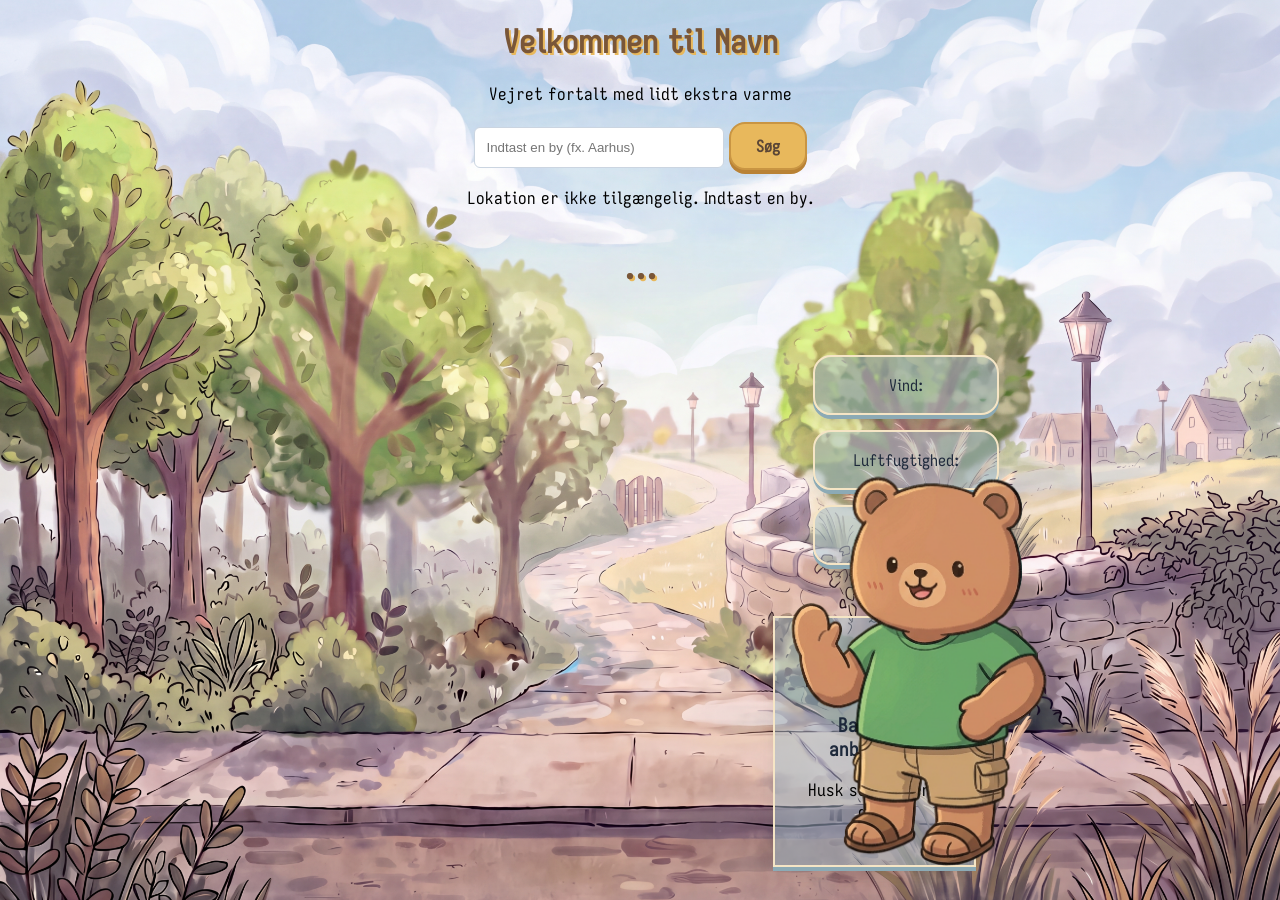
==== frontend/index.html @ cd630b1c "Created clothing.js for recommendations" ====
<!DOCTYPE html>
<html lang="da">

<head>
    <meta charset="UTF-8">
    <meta name="viewport" content="width=device-width, initial-scale=1.0">
    <title>Navn</title>
    <link rel="stylesheet" href="css/style.css">
    <link href="https://fonts.googleapis.com/css2?family=Quicksand:wght@400;500;600&display=swap" rel="stylesheet">
</head>

<body>
    <!-- Header m. titel og søgeformular-->
    <header class="main-header">
        <h1>Velkommen til Navn</h1>
        <p>Vejret fortalt med lidt ekstra varme</p>

        <!--Søgeformular for byer-->
        <form id="search-form">
            <input id="city-input" placeholder="Indtast en by (fx. Aarhus)" />
            <button type="submit">Søg</button>
        </form>

        <p id="status"></p>
    </header>
    <!-- Bynavn -->
    <h1><span id="city">...</span></h1>
    <!-- Vejrdata -->
    <section id="weather" class="weather-card" hidden>


        <div class="weather-icon">
            <p id="temp"></p>
            <p id="icon"></p>
            <p id="description"></p>
        </div>

        <ul class="weather-details">
            <li>Vind: <span id="wind"></span></li>
            <li>Luftfugtighed: <span id="humidity"></span></li>
            <li>Regnrisiko: <span id="rain-risk"></span></li>
        </ul>

        <!-- Tøjanbefaling -->
        <section id="clothing-advice" class="clothing-card">
            <h2>Tøjanbefaling</h2>

            <div class="bear-image">
                <img src="images/bamse_shorts-tshirt.png" alt="Bamse med shorts og t-shirt" id="bear-image">
            </div>

            <div class="advice-text">
                <h3>Bamsens anbefaling</h3>
                <p id="clothing-text">Husk solcremen i dag!</p>
            </div>
        </section>

    </section>
    <script type="module" src="js/weather.js"></script>
</body>

</html>
---- frontend/css/style.css ----
* {
    box-sizing: border-box;
}

@font-face {
    font-family: "Iosevka Charon";
    src: url("../fonts/iosevka-charon/static/iosevka-charon-latin-400-normal.woff2") format("woff2");
    font-weight: 400;
    font-style: normal;
}
    
body {
    font-family: "Iosevka Charon", Arial, sans-serif;
    background-color: #f1f5f9;
    background-image: url("../images/baggrund_dagsolskin.png");
    background-size: cover;
    background-position: center;
    background-repeat: no-repeat;
    min-height: 100vh;
    margin: 0;
    color: #1e293b;

    display: flex;
    flex-direction: column;
    justify-content: flex-start;
    align-items: center;    
    text-align: center;
}

h1 {
    color: #795638;
    font-family: "Iosevka Charon", sans-serif;
    font-weight: 700;
    text-shadow: 2px 2px 0px #E8B85C;
}

p {
    color: #000000;
    font-family: "Iosevka Charon", sans-serif;
    font-size: 17px;
    font-weight: 500;
}


input {
    padding: 12px;
    width: 250px;
    border: 1px solid #cbd5e1;
    border-radius: 6px;
}

/* Knapper */   

button {
    padding: 12px 25px;
    background-color: #E8B85C;
    color: #5B4636;
    border: 2px solid #C99543;
    border-radius: 16px;
    cursor: pointer;

    font-family: "Iosevka Charon", sans-serif;
    font-weight: 700;
    font-size: 16px;

    box-shadow: 0 4px 0 #B98235;
    transition: all 0.2s ease;
}

button:hover {
    transform: translateY(-3px);
    box-shadow: 0 7px 0 #B98235;
    background-color: #F2C978;
}

button:active {
    transform: translateY(2px);
    box-shadow: 0 2px 0 #B98235;
}

/* Container til velkomstbesked */
.header {
    width: 100%;
    padding: 20px;
    margin: 0;
    text-align: center;
    box-sizing: border-box;
}

/* Grader ikon sektion*/

.weather-card {
    display: grid;
    grid-template-columns: 1fr 1fr 1fr;
    align-items: center;
    gap: 20px;
    max-width: 1000px;
    margin: 30px auto;
}

.weather-icon {
    grid-column: 2;
    text-align: center;
}

.weather-details {
    list-style: none;
    grid-column: 3;
}

.weather-details li {
    padding: 18px;
    margin-bottom: 15px;
    border-radius: 18px;

    background: rgba(161, 189, 201, 0.5);
    border: 2px solid #F5E5C5;

    box-shadow:
        0 4px 0 #8CAAB5,
        0 7px 12px rgba(65, 75, 75, 0.12);

    text-align: center;
}

#temp {
    font-size: 120px;
    font-weight: 500;
    font-family: "Quicksand", sans-serif;
    letter-spacing: -3px;
    line-height: 1;
    margin: 0;
    width: 100%;
    color: #665348;
    text-shadow: 3px 4px 0px rgba(102, 83, 72, 0.12);
}

#icon,
#description {
    margin: 0;
    font-size: 30px;
}
    


/* Dashboard-sektioner */ 

.dashboard-sections {
    display: flex;
    gap: 30px;
    justify-content: flex-start;
    width: 800px;
    max-width: 90%;
    margin: 30px auto;
}

/* Tøj-anbefaling */

.clothing-card {
  
    grid-column: 3;
    width: 90%;
    padding: 25px;
    box-sizing: border-box;


    background: rgba(161, 189, 201, 0.5);
    border: 2px solid #F5E5C5;

    box-shadow:
        0 4px 0 #8CAAB5,
        0 7px 14px rgba(65, 75, 75, 0.10);

    text-align: center;
    transition: transform 0.25s ease;
}



/* Bamsens placering */
.bear-image {
    position: fixed;
    right: 3%;
    bottom: 0;
    width: 600px;
    max-height: 65vh;
    z-index: 10;
    transform: scaleX(-1);
}

/* Bamsens størrelse */
#bear-image {
    width: 100%;
    height: auto;
    max-height: 65vh;
    object-fit: contain;
}
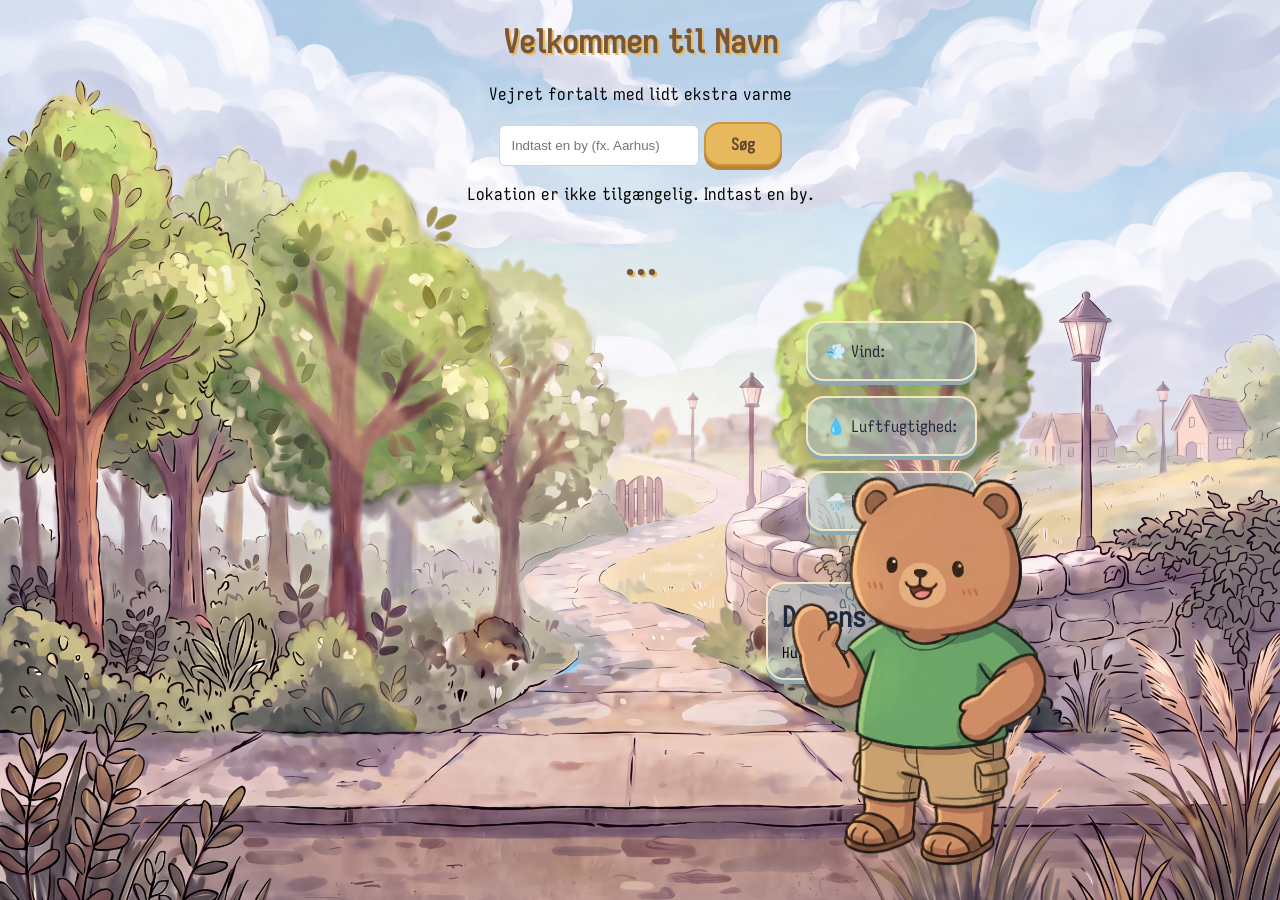
==== commit 6c808be0: "Opdaterer CSS og dashboard layout" ====
--- a/frontend/index.html
+++ b/frontend/index.html
@@ -36,21 +36,20 @@
         </div>
 
         <ul class="weather-details">
-            <li>Vind: <span id="wind"></span></li>
-            <li>Luftfugtighed: <span id="humidity"></span></li>
-            <li>Regnrisiko: <span id="rain-risk"></span></li>
+            <li>💨 Vind: <span id="wind"></span></li>
+            <li>💧 Luftfugtighed: <span id="humidity"></span></li>
+            <li>🌧️ Regnrisiko: <span id="rain-risk"></span></li>
         </ul>
 
         <!-- Tøjanbefaling -->
         <section id="clothing-advice" class="clothing-card">
-            <h2>Tøjanbefaling</h2>
+            <h2>Dagens outfit</h2>
 
             <div class="bear-image">
                 <img src="images/bamse_shorts-tshirt.png" alt="Bamse med shorts og t-shirt" id="bear-image">
             </div>
 
             <div class="advice-text">
-                <h3>Bamsens anbefaling</h3>
                 <p id="clothing-text">Husk solcremen i dag!</p>
             </div>
         </section>
--- a/frontend/css/style.css
+++ b/frontend/css/style.css
@@ -44,15 +44,16 @@
 
 input {
     padding: 12px;
-    width: 250px;
+    width: 200px;
     border: 1px solid #cbd5e1;
     border-radius: 6px;
+    font-family: "quicksand", sans-serif;
 }
 
 /* Knapper */   
 
 button {
-    padding: 12px 25px;
+    padding: 10px 25px;
     background-color: #E8B85C;
     color: #5B4636;
     border: 2px solid #C99543;
@@ -95,12 +96,13 @@
     align-items: center;
     gap: 20px;
     max-width: 1000px;
-    margin: 30px auto;
+    margin: 0px auto;
 }
 
 .weather-icon {
     grid-column: 2;
     text-align: center;
+    align-self: start;
 }
 
 .weather-details {
@@ -120,14 +122,14 @@
         0 4px 0 #8CAAB5,
         0 7px 12px rgba(65, 75, 75, 0.12);
 
-    text-align: center;
+    text-align: start;
 }
 
 #temp {
-    font-size: 120px;
+    font-size: 140px;
     font-weight: 500;
     font-family: "Quicksand", sans-serif;
-    letter-spacing: -3px;
+    letter-spacing: -14px;
     line-height: 1;
     margin: 0;
     width: 100%;
@@ -142,37 +144,42 @@
 }
     
 
-
-/* Dashboard-sektioner */ 
-
-.dashboard-sections {
-    display: flex;
-    gap: 30px;
-    justify-content: flex-start;
-    width: 800px;
-    max-width: 90%;
-    margin: 30px auto;
-}
 
 /* Tøj-anbefaling */
 
 .clothing-card {
   
     grid-column: 3;
-    width: 90%;
-    padding: 25px;
+    width: 100%;
+    padding: 15px 14px;
     box-sizing: border-box;
-
+    
+    border-radius: 18px;
 
     background: rgba(161, 189, 201, 0.5);
     border: 2px solid #F5E5C5;
 
     box-shadow:
         0 4px 0 #8CAAB5,
-        0 7px 14px rgba(65, 75, 75, 0.10);
-
-    text-align: center;
+        0 7px 12px rgba(65, 75, 75, 0.12);
+
+    text-align: start;
     transition: transform 0.25s ease;
+
+    .advice-text p {
+    margin: 0;
+    font-size: 15px;
+    line-height: 1.4;
+}
+h2 {
+    margin: 0 0 8px 0;
+    font-size: 28px;
+}
+    
+    h3 {
+    margin: 0 0 5px 0;
+    font-size: 18px;
+}
 }
 
 
@@ -194,4 +201,7 @@
     height: auto;
     max-height: 65vh;
     object-fit: contain;
-}+}
+
+
+/* Responsivitet */
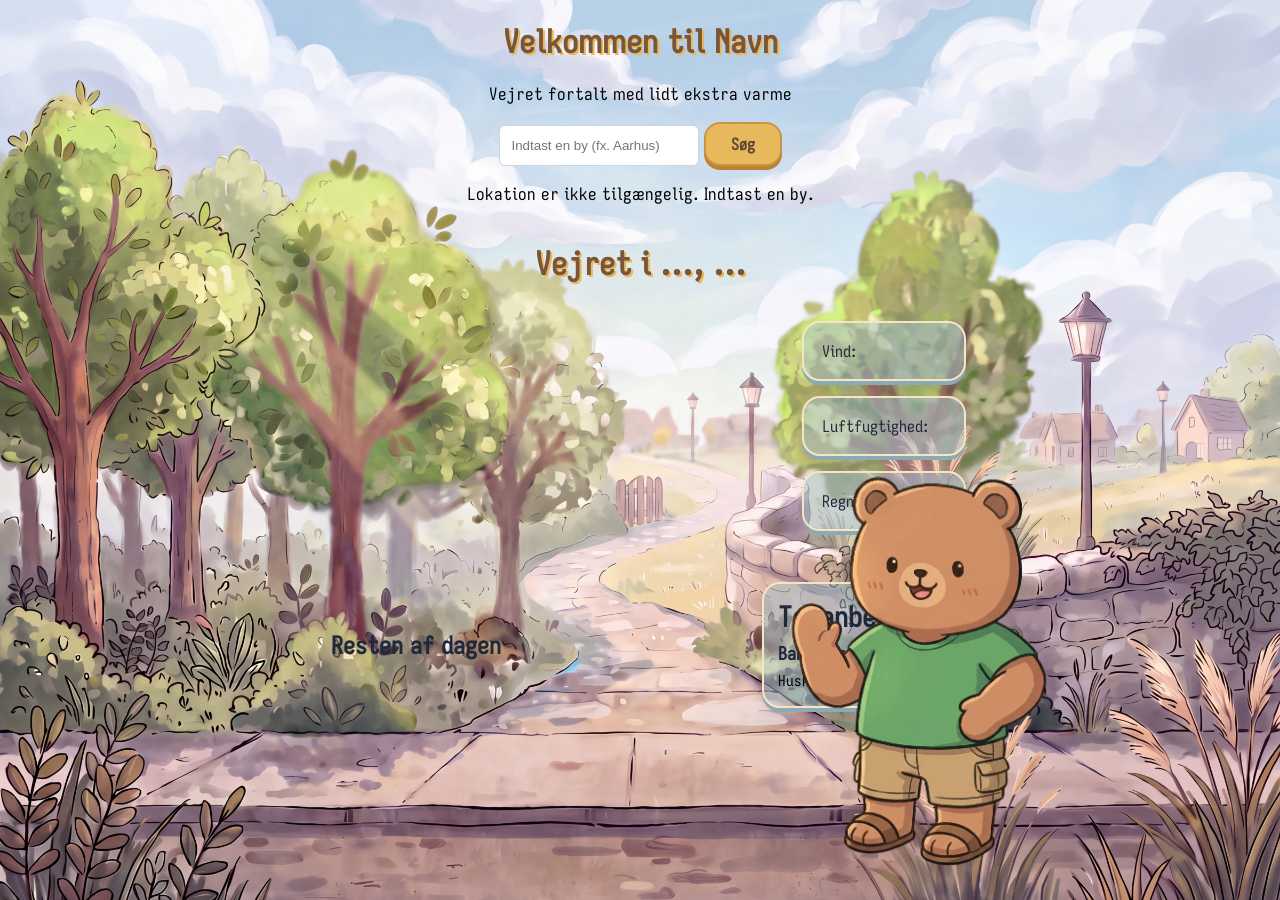
==== commit bd098385: "Added forecast for the day and timer in h1 with city" ====
--- a/frontend/index.html
+++ b/frontend/index.html
@@ -24,10 +24,9 @@
         <p id="status"></p>
     </header>
     <!-- Bynavn -->
-    <h1><span id="city">...</span></h1>
+    <h1>Vejret i <span id="city">...</span>, <span id="day-range">...</span></h1>
     <!-- Vejrdata -->
     <section id="weather" class="weather-card" hidden>
-
 
         <div class="weather-icon">
             <p id="temp"></p>
@@ -36,20 +35,26 @@
         </div>
 
         <ul class="weather-details">
-            <li>💨 Vind: <span id="wind"></span></li>
-            <li>💧 Luftfugtighed: <span id="humidity"></span></li>
-            <li>🌧️ Regnrisiko: <span id="rain-risk"></span></li>
+            <li>Vind: <span id="wind"></span></li>
+            <li>Luftfugtighed: <span id="humidity"></span></li>
+            <li>Regnrisiko: <span id="rain-risk"></span></li>
         </ul>
+
+        <section class="forecast">
+            <h2>Resten af dagen</h2>
+            <ul id="forecast-list" class="forecast-list"></ul>
+        </section>
 
         <!-- Tøjanbefaling -->
         <section id="clothing-advice" class="clothing-card">
-            <h2>Dagens outfit</h2>
+            <h2>Tøjanbefaling</h2>
 
             <div class="bear-image">
                 <img src="images/bamse_shorts-tshirt.png" alt="Bamse med shorts og t-shirt" id="bear-image">
             </div>
 
             <div class="advice-text">
+                <h3>Bamsens anbefaling</h3>
                 <p id="clothing-text">Husk solcremen i dag!</p>
             </div>
         </section>
--- a/frontend/css/style.css
+++ b/frontend/css/style.css
@@ -79,14 +79,6 @@
     box-shadow: 0 2px 0 #B98235;
 }
 
-/* Container til velkomstbesked */
-.header {
-    width: 100%;
-    padding: 20px;
-    margin: 0;
-    text-align: center;
-    box-sizing: border-box;
-}
 
 /* Grader ikon sektion*/
 
@@ -204,4 +196,79 @@
 }
 
 
-/* Responsivitet */+/* Responsivitet */
+
+/* Tablet */
+
+
+/* Mobil */
+
+
+@media (max-width: 768px) {
+
+    .weather-card {
+        display: grid;
+        grid-template-columns: 1fr auto 1fr;
+        align-items: center;
+        gap: 5px;
+        width: 100%;
+        padding: 0 8px;
+    }
+
+    /* Temperatur i midten */
+    .weather-icon {
+        grid-column: 2;
+        text-align: center;
+        align-self: center;
+    }
+
+    #temp {
+        font-size: 110px;
+        letter-spacing: -10px;
+    }
+
+    #icon,
+    #description {
+        font-size: 20px;
+    }
+
+    /* Små vejrbokse til højre */
+    .weather-details {
+        grid-column: 3;
+        justify-self: end;
+        width: 115px;
+        padding: 0;
+        margin: 0;
+    }
+
+    .weather-details li {
+        padding: 4px 5px;
+        margin-bottom: 5px;
+        font-size: 11px;
+        line-height: 1.2;
+        border-radius: 9px;
+        text-align: center;
+    }
+
+    .weather-details li span {
+        font-size: 12px;
+        font-weight: 600;
+    }
+
+/*Bamsens placering og størrelse*/
+.bear-image {
+    position: fixed;
+    right: -120px;
+    left: auto;
+    bottom: 0;
+    width: 600px;
+    max-width: 95vw;
+    max-height: 365vh;
+    z-index: 10;
+}
+
+#bear-image {
+    width: 100%;
+    height: auto;
+    object-fit: contain;
+}}
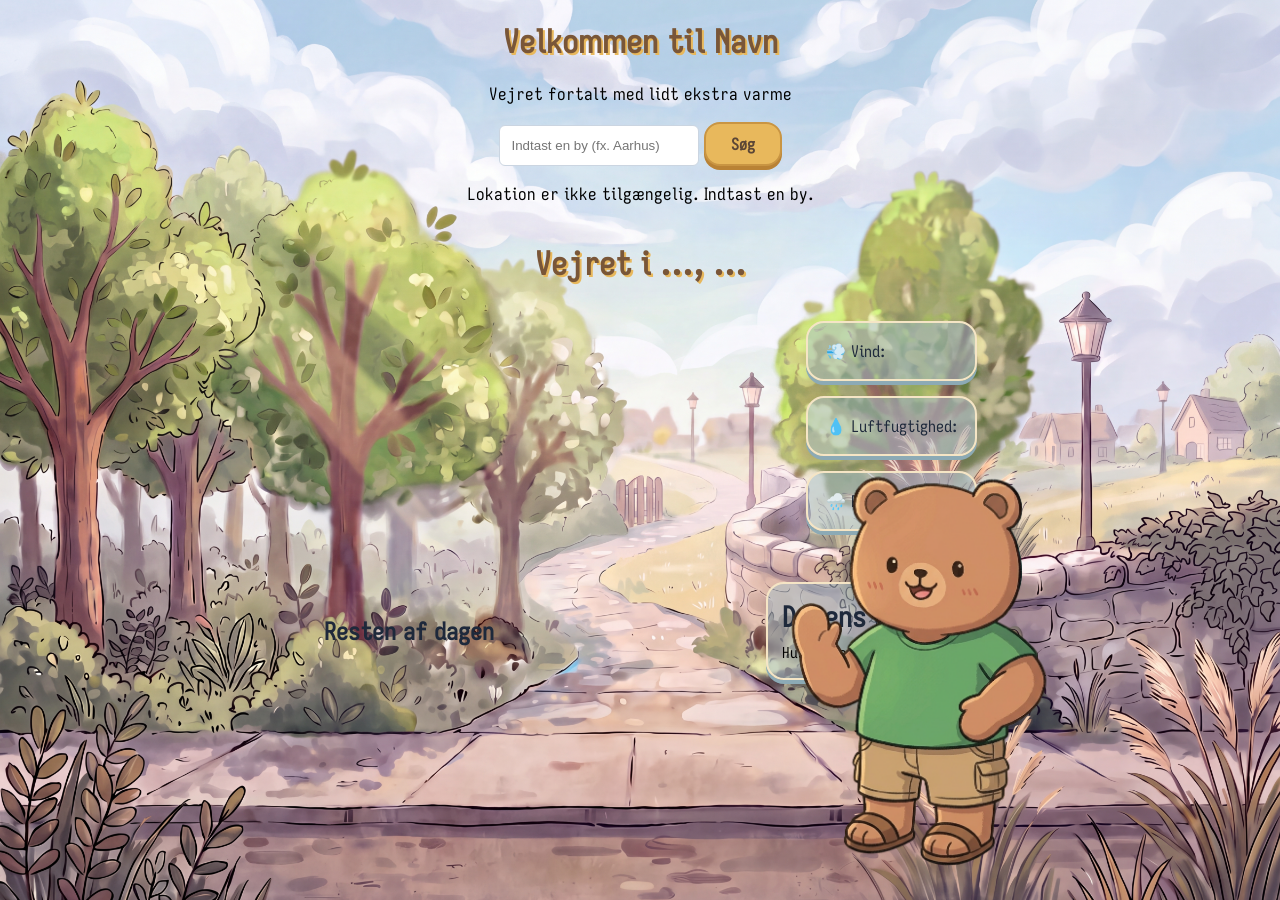
==== commit ddfc7193: "Merge branch 'main' of https://github.com/beasar/Projekt-2" ====
--- a/frontend/index.html
+++ b/frontend/index.html
@@ -35,9 +35,9 @@
         </div>
 
         <ul class="weather-details">
-            <li>Vind: <span id="wind"></span></li>
-            <li>Luftfugtighed: <span id="humidity"></span></li>
-            <li>Regnrisiko: <span id="rain-risk"></span></li>
+            <li>💨 Vind: <span id="wind"></span></li>
+            <li>💧 Luftfugtighed: <span id="humidity"></span></li>
+            <li>🌧️ Regnrisiko: <span id="rain-risk"></span></li>
         </ul>
 
         <section class="forecast">
@@ -47,14 +47,13 @@
 
         <!-- Tøjanbefaling -->
         <section id="clothing-advice" class="clothing-card">
-            <h2>Tøjanbefaling</h2>
+            <h2>Dagens outfit</h2>
 
             <div class="bear-image">
                 <img src="images/bamse_shorts-tshirt.png" alt="Bamse med shorts og t-shirt" id="bear-image">
             </div>
 
             <div class="advice-text">
-                <h3>Bamsens anbefaling</h3>
                 <p id="clothing-text">Husk solcremen i dag!</p>
             </div>
         </section>
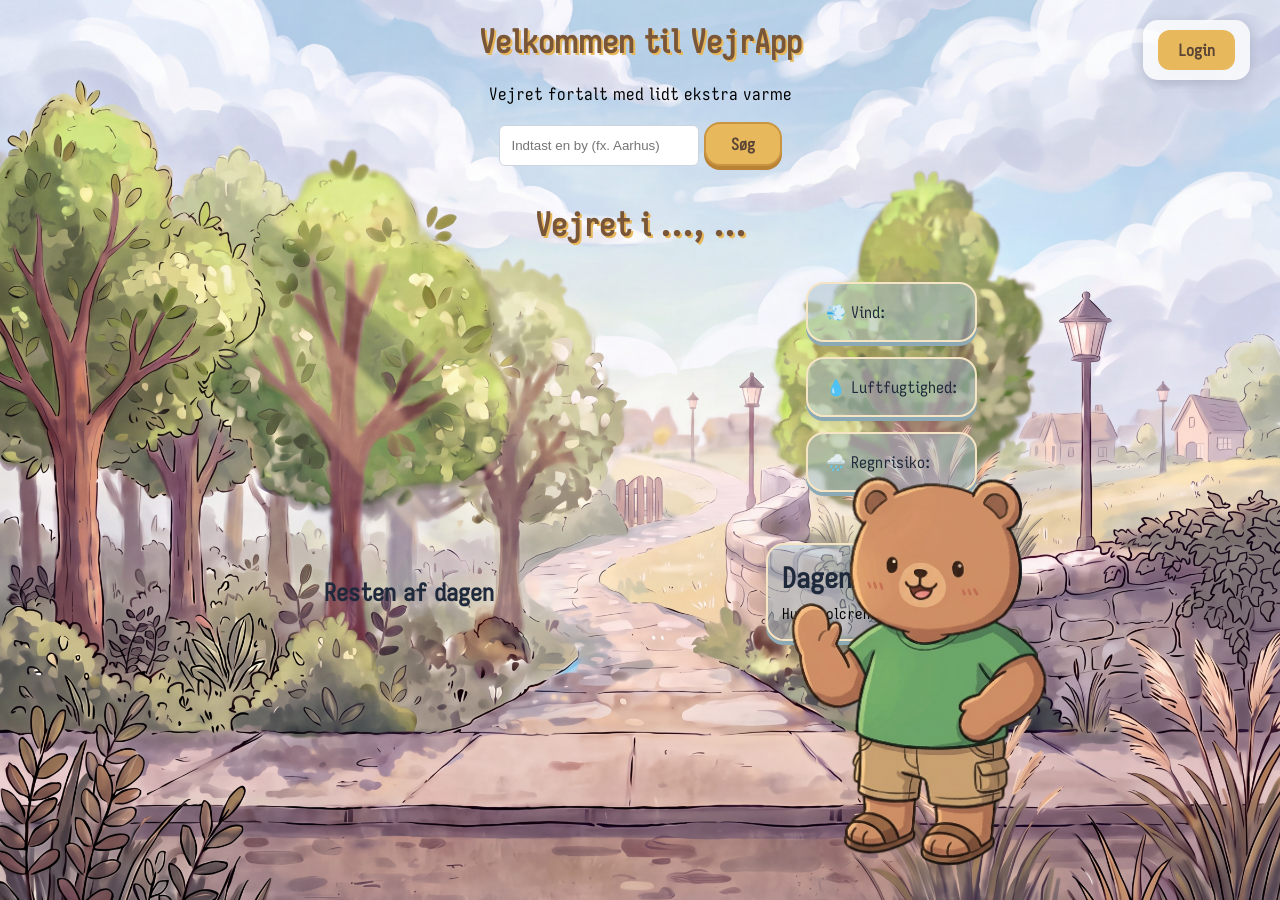
==== commit 057d7a46: "Login, logout, database" ====
--- a/frontend/index.html
+++ b/frontend/index.html
@@ -1,21 +1,30 @@
+
 <!DOCTYPE html>
 <html lang="da">
 
 <head>
     <meta charset="UTF-8">
     <meta name="viewport" content="width=device-width, initial-scale=1.0">
-    <title>Navn</title>
+    <title>VejrApp</title>
     <link rel="stylesheet" href="css/style.css">
     <link href="https://fonts.googleapis.com/css2?family=Quicksand:wght@400;500;600&display=swap" rel="stylesheet">
 </head>
 
 <body>
-    <!-- Header m. titel og søgeformular-->
+
+    <!-- Login og brugerinformation -->
+    <div class="user-menu">
+        <a id="login-link" href="login.html">Login</a>
+        <span id="login-status" hidden></span>
+        <button id="logout-button" type="button" hidden>Log ud</button>
+    </div>
+
+    <!-- Header -->
     <header class="main-header">
-        <h1>Velkommen til Navn</h1>
+        <h1>Velkommen til <span id="welcome-username">VejrApp</span></h1>
         <p>Vejret fortalt med lidt ekstra varme</p>
 
-        <!--Søgeformular for byer-->
+        <!-- Søgeformular -->
         <form id="search-form">
             <input id="city-input" placeholder="Indtast en by (fx. Aarhus)" />
             <button type="submit">Søg</button>
@@ -23,8 +32,10 @@
 
         <p id="status"></p>
     </header>
+
     <!-- Bynavn -->
     <h1>Vejret i <span id="city">...</span>, <span id="day-range">...</span></h1>
+
     <!-- Vejrdata -->
     <section id="weather" class="weather-card" hidden>
 
@@ -40,6 +51,7 @@
             <li>🌧️ Regnrisiko: <span id="rain-risk"></span></li>
         </ul>
 
+        <!-- Forecast -->
         <section class="forecast">
             <h2>Resten af dagen</h2>
             <ul id="forecast-list" class="forecast-list"></ul>
@@ -50,7 +62,10 @@
             <h2>Dagens outfit</h2>
 
             <div class="bear-image">
-                <img src="images/bamse_shorts-tshirt.png" alt="Bamse med shorts og t-shirt" id="bear-image">
+                <img
+                    src="images/bamse_shorts-tshirt.png"
+                    alt="Bamse med shorts og t-shirt"
+                    id="bear-image">
             </div>
 
             <div class="advice-text">
@@ -59,7 +74,29 @@
         </section>
 
     </section>
+
+    <!-- Logout popup -->
+    <div id="logout-modal" class="logout-modal" hidden>
+        <div class="logout-card">
+
+            <img
+                src="images/bamse_regn.png"
+                alt="VejrApp bamse"
+                class="logout-bear">
+
+            <h2>Vil du logge ud?</h2>
+
+            <p>Er du sikker på, at du vil logge ud af VejrApp?</p>
+
+            <div class="logout-actions">
+                <button id="cancel-logout" type="button">Bliv her</button>
+                <button id="confirm-logout" type="button">Ja, log ud</button>
+            </div>
+
+        </div>
+    </div>
+
     <script type="module" src="js/weather.js"></script>
+
 </body>
-
-</html>+</html>
--- a/frontend/css/style.css
+++ b/frontend/css/style.css
@@ -271,4 +271,87 @@
     width: 100%;
     height: auto;
     object-fit: contain;
-}}+}}
+
+
+/* LOGIN OG LOGOUT I TOPPEN */
+.user-menu {
+    position: fixed;
+    top: 20px;
+    right: 30px;
+    z-index: 1000;
+
+    display: flex;
+    align-items: center;
+    justify-content: center;
+    gap: 12px;
+
+    margin: 0;
+    padding: 10px 15px;
+    border-radius: 15px;
+    background: rgba(255, 255, 255, 0.8);
+    box-shadow: 0 3px 12px rgba(0, 0, 0, 0.12);
+}
+
+#login-link {
+    color: #5B4636;
+    font-weight: bold;
+    text-decoration: none;
+    background: #E8B85C;
+    padding: 10px 20px;
+    border-radius: 12px;
+}
+
+#login-status {
+    color: #5B4636;
+    font-weight: bold;
+    margin: 0;
+}
+
+#logout-button {
+    margin: 0;
+}
+
+/* LOGOUT POPUP */
+.logout-modal {
+    position: fixed;
+    inset: 0;
+    z-index: 2000;
+    display: flex;
+    align-items: center;
+    justify-content: center;
+    padding: 20px;
+    background: rgba(25, 40, 55, 0.6);
+}
+
+.logout-modal[hidden] {
+    display: none;
+}
+
+.logout-card {
+    width: 100%;
+    max-width: 420px;
+    padding: 30px;
+    border-radius: 24px;
+    background: white;
+    text-align: center;
+    box-shadow: 0 15px 40px rgba(0, 0, 0, 0.2);
+}
+
+.logout-bear {
+    width: 160px;
+    max-height: 180px;
+    object-fit: contain;
+}
+
+.logout-card h2 {
+    color: #795638;
+    margin-bottom: 10px;
+}
+
+.logout-actions {
+    display: flex;
+    justify-content: center;
+    gap: 12px;
+    flex-wrap: wrap;
+}
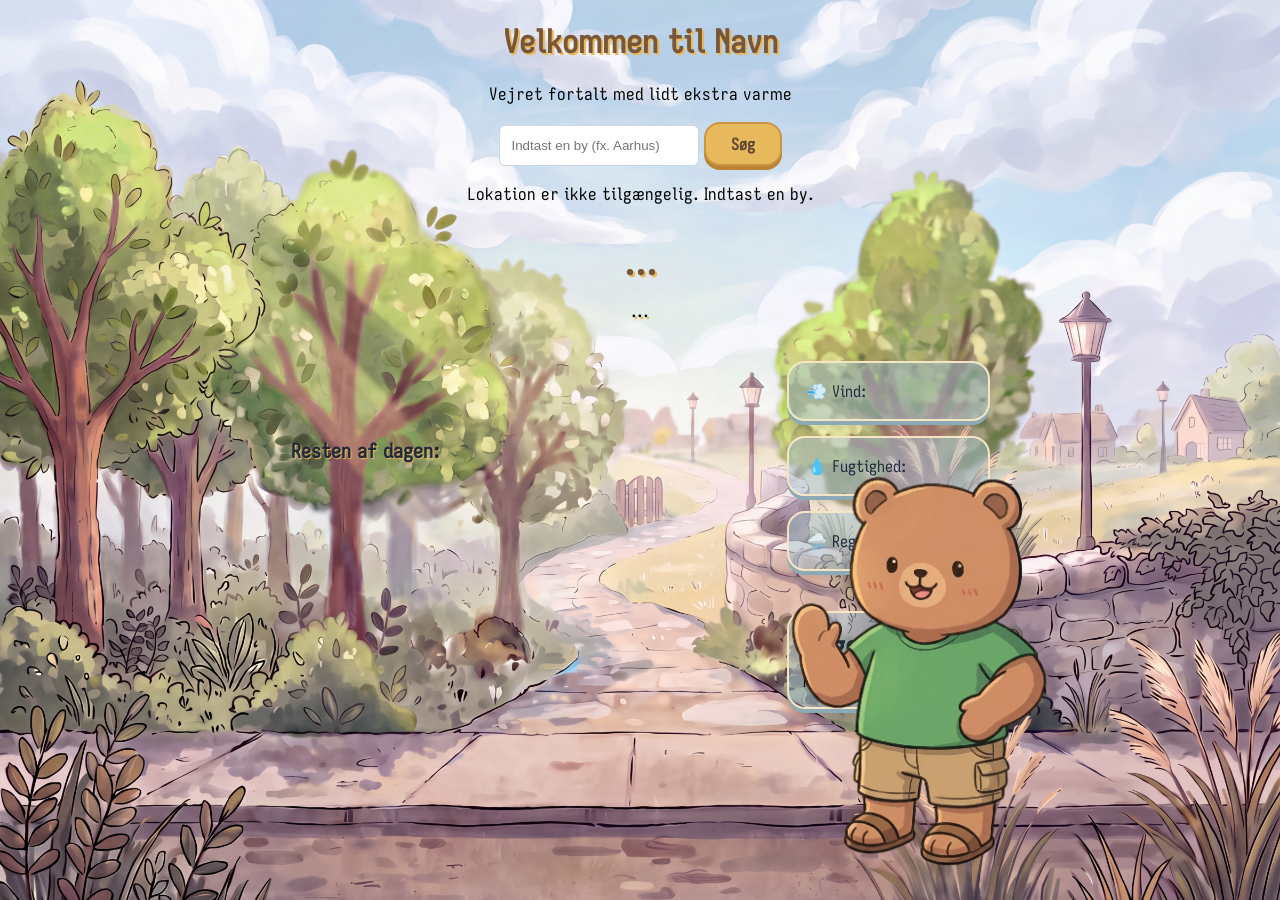
==== commit fc052b2f: "opateret layout responsivt" ====
--- a/frontend/index.html
+++ b/frontend/index.html
@@ -1,30 +1,21 @@
-
 <!DOCTYPE html>
 <html lang="da">
 
 <head>
     <meta charset="UTF-8">
     <meta name="viewport" content="width=device-width, initial-scale=1.0">
-    <title>VejrApp</title>
+    <title>Navn</title>
     <link rel="stylesheet" href="css/style.css">
     <link href="https://fonts.googleapis.com/css2?family=Quicksand:wght@400;500;600&display=swap" rel="stylesheet">
 </head>
 
 <body>
-
-    <!-- Login og brugerinformation -->
-    <div class="user-menu">
-        <a id="login-link" href="login.html">Login</a>
-        <span id="login-status" hidden></span>
-        <button id="logout-button" type="button" hidden>Log ud</button>
-    </div>
-
-    <!-- Header -->
+    <!-- Header m. titel og søgeformular-->
     <header class="main-header">
-        <h1>Velkommen til <span id="welcome-username">VejrApp</span></h1>
+        <h1>Velkommen til Navn</h1>
         <p>Vejret fortalt med lidt ekstra varme</p>
 
-        <!-- Søgeformular -->
+        <!--Søgeformular for byer-->
         <form id="search-form">
             <input id="city-input" placeholder="Indtast en by (fx. Aarhus)" />
             <button type="submit">Søg</button>
@@ -32,40 +23,41 @@
 
         <p id="status"></p>
     </header>
-
     <!-- Bynavn -->
-    <h1>Vejret i <span id="city">...</span>, <span id="day-range">...</span></h1>
-
+    <h1><span id="city">...</span><br><p> <span id="day-range">...</span></p></h1>
     <!-- Vejrdata -->
     <section id="weather" class="weather-card" hidden>
 
+        <!--Resten af dagen-->
+
+        <!-- Resten af dagen -->
+<section class="forecast">
+    <h2>Resten af dagen:</h2>
+    <ul id="forecast-list" class="forecast-list"></ul>
+</section>
+
+<!--Temperatur midt dashboard-->
         <div class="weather-icon">
             <p id="temp"></p>
             <p id="icon"></p>
             <p id="description"></p>
         </div>
 
+        
+<!--Vejrforhold-->
         <ul class="weather-details">
             <li>💨 Vind: <span id="wind"></span></li>
-            <li>💧 Luftfugtighed: <span id="humidity"></span></li>
+            <li>💧 Fugtighed: <span id="humidity"></span></li>
             <li>🌧️ Regnrisiko: <span id="rain-risk"></span></li>
         </ul>
 
-        <!-- Forecast -->
-        <section class="forecast">
-            <h2>Resten af dagen</h2>
-            <ul id="forecast-list" class="forecast-list"></ul>
-        </section>
 
         <!-- Tøjanbefaling -->
         <section id="clothing-advice" class="clothing-card">
             <h2>Dagens outfit</h2>
 
             <div class="bear-image">
-                <img
-                    src="images/bamse_shorts-tshirt.png"
-                    alt="Bamse med shorts og t-shirt"
-                    id="bear-image">
+                <img src="images/bamse_shorts-tshirt.png" alt="Bamse med shorts og t-shirt" id="bear-image">
             </div>
 
             <div class="advice-text">
@@ -73,30 +65,7 @@
             </div>
         </section>
 
-    </section>
+    <script type="module" src="js/weather.js"></script>
+</body>
 
-    <!-- Logout popup -->
-    <div id="logout-modal" class="logout-modal" hidden>
-        <div class="logout-card">
-
-            <img
-                src="images/bamse_regn.png"
-                alt="VejrApp bamse"
-                class="logout-bear">
-
-            <h2>Vil du logge ud?</h2>
-
-            <p>Er du sikker på, at du vil logge ud af VejrApp?</p>
-
-            <div class="logout-actions">
-                <button id="cancel-logout" type="button">Bliv her</button>
-                <button id="confirm-logout" type="button">Ja, log ud</button>
-            </div>
-
-        </div>
-    </div>
-
-    <script type="module" src="js/weather.js"></script>
-
-</body>
-</html>
+</html>
--- a/frontend/css/style.css
+++ b/frontend/css/style.css
@@ -83,26 +83,35 @@
 /* Grader ikon sektion*/
 
 .weather-card {
-    display: grid;
+   display: grid;
     grid-template-columns: 1fr 1fr 1fr;
     align-items: center;
-    gap: 20px;
+    column-gap: 45px;
+    row-gap: 25px;
     max-width: 1000px;
-    margin: 0px auto;
-}
-
-.weather-icon {
+    margin: 0 auto;
+}
+
+    .weather-icon {
     grid-column: 2;
     text-align: center;
     align-self: start;
-}
-
-.weather-details {
+    display: flex;
+    flex-direction: column;
+    align-items: center;
+    gap: 12px;
+}
+
+
+.weather-details,
+.forecast-list {
     list-style: none;
-    grid-column: 3;
-}
-
-.weather-details li {
+    padding: 0;
+    margin: 0;
+}
+
+.weather-details li,
+.forecast-list li {
     padding: 18px;
     margin-bottom: 15px;
     border-radius: 18px;
@@ -115,7 +124,29 @@
         0 7px 12px rgba(65, 75, 75, 0.12);
 
     text-align: start;
-}
+
+}
+
+.forecast {
+    grid-column: 1;
+    position: relative;
+}
+
+.forecast h2 {
+    position: absolute;
+    text-align: start;
+    font-size: 20px;
+    color: dark brown;
+    text-shadow: 1px 1px 1px #E8B85C;
+    font-weight: 700;
+    bottom: 100%;
+    left: 0;
+    width: 100%;
+    margin: 0;
+    padding-bottom: 10px;
+}
+
+
 
 #temp {
     font-size: 140px;
@@ -133,6 +164,10 @@
 #description {
     margin: 0;
     font-size: 30px;
+}
+
+#description {
+   text-shadow: 1px 1px 0px #be7d2dc5;
 }
     
 
@@ -198,18 +233,16 @@
 
 /* Responsivitet */
 
-/* Tablet */
-
 
 /* Mobil */
 
 
-@media (max-width: 768px) {
+
+@media (max-width: 813px) {
 
     .weather-card {
         display: grid;
-        grid-template-columns: 1fr auto 1fr;
-        align-items: center;
+grid-template-columns: minmax(0, 1fr) auto minmax(0, 1fr);        align-items: center;
         gap: 5px;
         width: 100%;
         padding: 0 8px;
@@ -221,6 +254,26 @@
         text-align: center;
         align-self: center;
     }
+.weather-details,
+.forecast {
+    width: 100%;
+    min-width: 0;
+
+    h2{
+        font-size: 18px;
+        text-align: center;
+    }
+}
+    .weather-details li,
+.forecast-list li {
+    padding: 5px 4px;
+    width: 196px;
+    margin-left: auto;
+    margin-right: auto;
+    margin-bottom: 5px;
+    line-height: 1.2;
+    gap: 30px;
+}
 
     #temp {
         font-size: 110px;
@@ -232,30 +285,10 @@
         font-size: 20px;
     }
 
-    /* Små vejrbokse til højre */
-    .weather-details {
-        grid-column: 3;
-        justify-self: end;
-        width: 115px;
-        padding: 0;
-        margin: 0;
-    }
-
-    .weather-details li {
-        padding: 4px 5px;
-        margin-bottom: 5px;
-        font-size: 11px;
-        line-height: 1.2;
-        border-radius: 9px;
-        text-align: center;
-    }
-
-    .weather-details li span {
-        font-size: 12px;
-        font-weight: 600;
-    }
+
 
 /*Bamsens placering og størrelse*/
+
 .bear-image {
     position: fixed;
     right: -120px;
@@ -273,85 +306,124 @@
     object-fit: contain;
 }}
 
-
-/* LOGIN OG LOGOUT I TOPPEN */
-.user-menu {
-    position: fixed;
-    top: 20px;
-    right: 30px;
-    z-index: 1000;
-
-    display: flex;
-    align-items: center;
-    justify-content: center;
-    gap: 12px;
-
-    margin: 0;
-    padding: 10px 15px;
-    border-radius: 15px;
-    background: rgba(255, 255, 255, 0.8);
-    box-shadow: 0 3px 12px rgba(0, 0, 0, 0.12);
-}
-
-#login-link {
-    color: #5B4636;
-    font-weight: bold;
-    text-decoration: none;
-    background: #E8B85C;
-    padding: 10px 20px;
-    border-radius: 12px;
-}
-
-#login-status {
-    color: #5B4636;
-    font-weight: bold;
-    margin: 0;
-}
-
-#logout-button {
-    margin: 0;
-}
-
-/* LOGOUT POPUP */
-.logout-modal {
-    position: fixed;
-    inset: 0;
-    z-index: 2000;
-    display: flex;
-    align-items: center;
-    justify-content: center;
-    padding: 20px;
-    background: rgba(25, 40, 55, 0.6);
-}
-
-.logout-modal[hidden] {
-    display: none;
-}
-
-.logout-card {
-    width: 100%;
-    max-width: 420px;
-    padding: 30px;
-    border-radius: 24px;
-    background: white;
-    text-align: center;
-    box-shadow: 0 15px 40px rgba(0, 0, 0, 0.2);
-}
-
-.logout-bear {
-    width: 160px;
-    max-height: 180px;
-    object-fit: contain;
-}
-
-.logout-card h2 {
-    color: #795638;
-    margin-bottom: 10px;
-}
-
-.logout-actions {
-    display: flex;
-    justify-content: center;
-    gap: 12px;
-    flex-wrap: wrap;
-}
+/* Mobil mindre  */
+
+@media (max-width: 625px) {
+  
+
+    .weather-details,
+    .forecast {
+        width: 125px;
+    }
+
+    .forecast h2 {
+        font-size: 16px;
+    }
+
+    .weather-details li,
+    .forecast-list li {
+        padding: 7px 6px;
+        font-size: 12px;
+        margin-bottom: 7px;
+    }
+
+    .weather-details li span {
+        font-size: 13px;
+    }
+
+    #temp {
+        font-size: 80px;
+        padding-right: 26px;
+    }
+
+}
+
+@media (max-width: 549px) {
+     .weather-card {
+         grid-template-columns: 140px minmax(0, 1fr) 150px;
+    gap: 5px;
+    }
+
+    .weather-details,
+    .forecast {
+     width: 100%;
+    min-width: 0;
+    }
+
+    .forecast h2 {
+        font-size: 12px;
+        padding: 4px 5px;
+        white-space: nowrap;
+    }
+
+    .weather-details li,
+    .forecast-list li {
+        width: 100%;
+    padding: 4px 1px;
+    font-size: 9px;
+        margin-bottom: 5px;
+        border-radius: 8px;
+    }
+
+    .weather-details li span {
+        font-size: 10px;
+    }
+
+    #temp {
+        font-size: 65px;
+        letter-spacing: -7px;
+        padding-right: 15px;
+    }
+
+    #icon,
+    #description {
+        font-size: 16px;
+    }
+}
+ 
+
+@media (max-width: 444px) {
+    .weather-card {
+        grid-template-columns: 1fr auto 1fr;
+        gap: 5px;
+    }
+
+    .weather-details,
+    .forecast {
+        width: 100%;
+        min-width: 0;
+    }
+
+    .forecast h2 {
+        font-size: 10px;
+        padding: 3px 4px;
+    }
+
+    .weather-details li,
+    .forecast-list li {
+        width: 100%;
+        padding: 3px 2px;
+        font-size: 8px;
+        margin-bottom: 4px;
+        border-radius: 6px;
+    }
+
+    .weather-details li span {
+        font-size: 9px;
+    }
+
+    .weather-icon {
+        gap: -10
+    }
+
+    #temp {
+        font-size: 50px;
+        letter-spacing: -5px;
+        padding-right: 10px;
+    }
+
+    #icon,
+    #description {
+        font-size: 14px;
+    }
+}
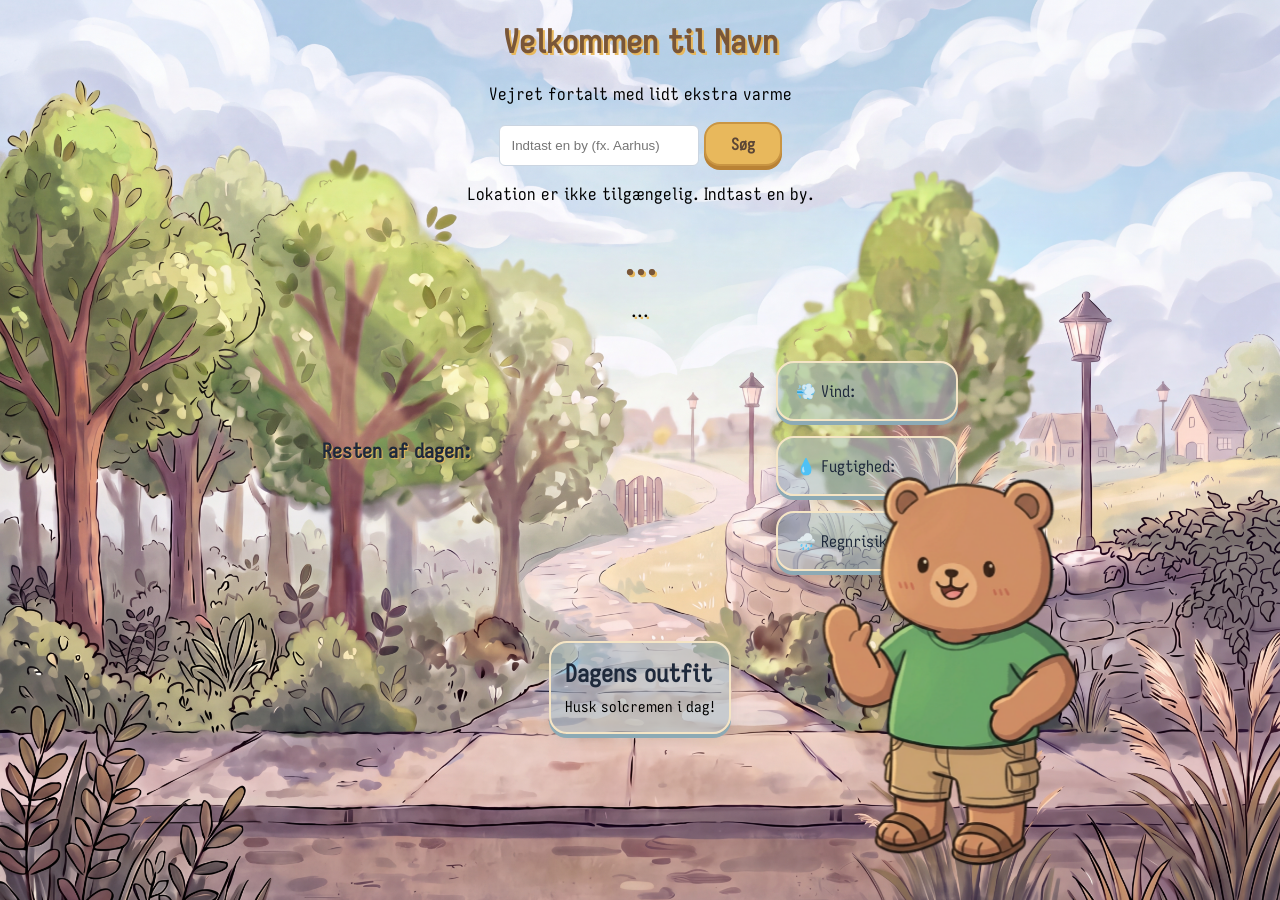
==== commit 12ba910b: "Færdig responsiv" ====
--- a/frontend/index.html
+++ b/frontend/index.html
@@ -63,6 +63,7 @@
             <div class="advice-text">
                 <p id="clothing-text">Husk solcremen i dag!</p>
             </div>
+   
         </section>
 
     <script type="module" src="js/weather.js"></script>
--- a/frontend/css/style.css
+++ b/frontend/css/style.css
@@ -197,6 +197,7 @@
     margin: 0;
     font-size: 15px;
     line-height: 1.4;
+
 }
 h2 {
     margin: 0 0 8px 0;
@@ -207,8 +208,8 @@
     margin: 0 0 5px 0;
     font-size: 18px;
 }
-}
-
+
+}
 
 
 /* Bamsens placering */
@@ -216,7 +217,7 @@
     position: fixed;
     right: 3%;
     bottom: 0;
-    width: 600px;
+    width: min(600px, 42vw);
     max-height: 65vh;
     z-index: 10;
     transform: scaleX(-1);
@@ -234,7 +235,22 @@
 /* Responsivitet */
 
 
+@media (max-width: 1540px) {
+    #clothing-advice {
+        grid-column: 2;
+        grid-row: 2;
+        margin-top: 30px;
+
+        h2 {
+            font-size: 24px;
+        }
+    }
+}
+
+
 /* Mobil */
+
+
 
 
 
@@ -308,7 +324,7 @@
 
 /* Mobil mindre  */
 
-@media (max-width: 625px) {
+@media (max-width: 680px) {
   
 
     .weather-details,
@@ -336,7 +352,17 @@
         padding-right: 26px;
     }
 
-}
+    #clothing-advice {
+        margin-top: 30px;
+
+        h2 {
+            font-size: 16px;
+        }
+    }
+}
+
+
+
 
 @media (max-width: 549px) {
      .weather-card {
@@ -413,7 +439,7 @@
     }
 
     .weather-icon {
-        gap: -10
+        gap: -12px;
     }
 
     #temp {
@@ -425,5 +451,8 @@
     #icon,
     #description {
         font-size: 14px;
+        padding: 0;
+        margin-top: 0;
+
     }
 }
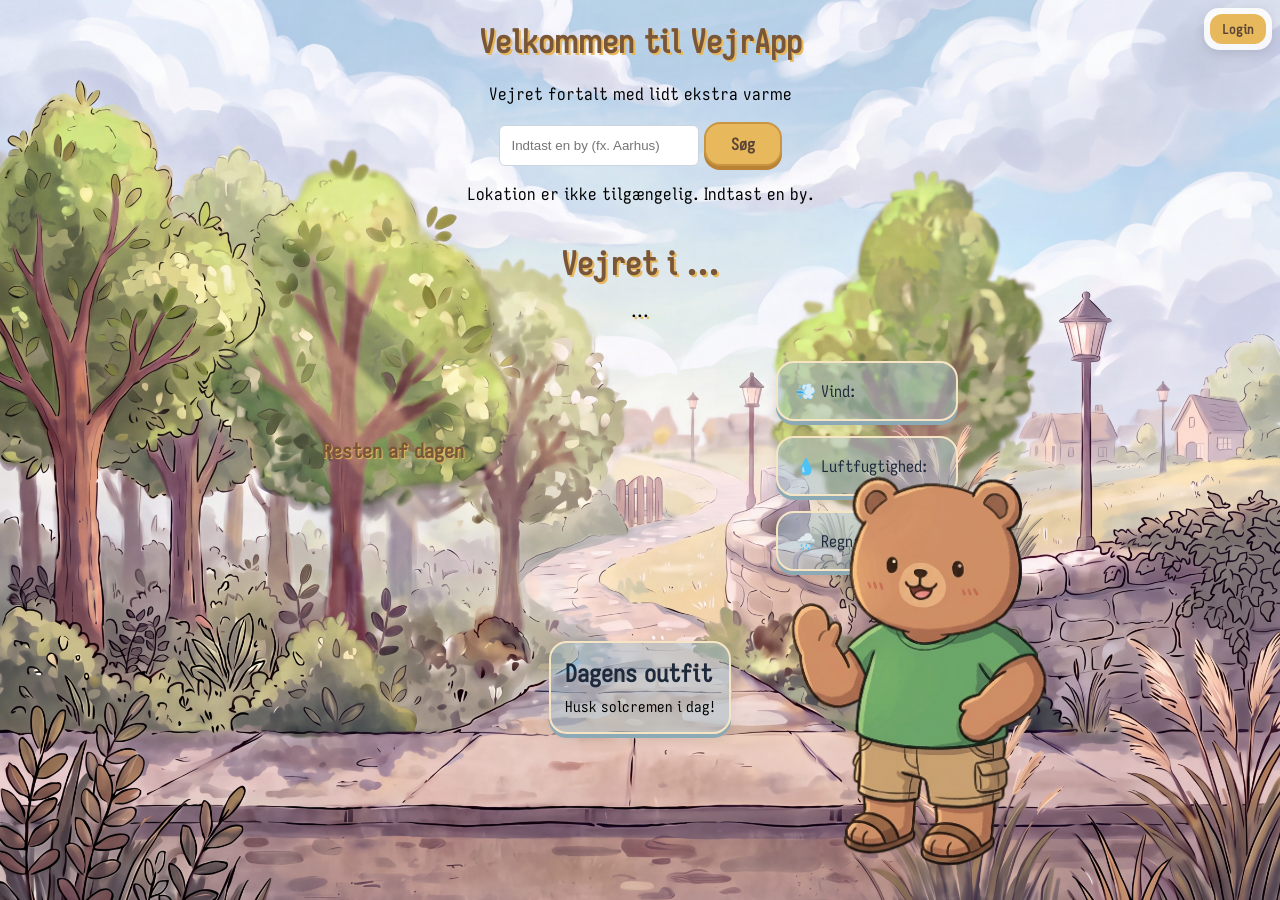
==== commit e6ec9128: "Opdaterer vejrappens layout" ====
--- a/frontend/index.html
+++ b/frontend/index.html
@@ -1,21 +1,30 @@
+
 <!DOCTYPE html>
 <html lang="da">
 
 <head>
     <meta charset="UTF-8">
     <meta name="viewport" content="width=device-width, initial-scale=1.0">
-    <title>Navn</title>
+    <title>VejrApp</title>
     <link rel="stylesheet" href="css/style.css">
     <link href="https://fonts.googleapis.com/css2?family=Quicksand:wght@400;500;600&display=swap" rel="stylesheet">
 </head>
 
 <body>
-    <!-- Header m. titel og søgeformular-->
+
+    <!-- Login og brugerinformation -->
+    <div class="user-menu">
+        <a id="login-link" href="login.html">Login</a>
+        <span id="login-status" hidden></span>
+        <button id="logout-button" type="button" hidden>Log ud</button>
+    </div>
+
+    <!-- Header -->
     <header class="main-header">
-        <h1>Velkommen til Navn</h1>
+        <h1>Velkommen til <span id="welcome-username">VejrApp</span></h1>
         <p>Vejret fortalt med lidt ekstra varme</p>
 
-        <!--Søgeformular for byer-->
+        <!-- Søgeformular -->
         <form id="search-form">
             <input id="city-input" placeholder="Indtast en by (fx. Aarhus)" />
             <button type="submit">Søg</button>
@@ -23,50 +32,71 @@
 
         <p id="status"></p>
     </header>
+
     <!-- Bynavn -->
-    <h1><span id="city">...</span><br><p> <span id="day-range">...</span></p></h1>
+    <h1>Vejret i  <span id="city">...</span><br><p><span id="day-range">...</span></p></h1>
+
     <!-- Vejrdata -->
     <section id="weather" class="weather-card" hidden>
 
-        <!--Resten af dagen-->
-
-        <!-- Resten af dagen -->
-<section class="forecast">
-    <h2>Resten af dagen:</h2>
-    <ul id="forecast-list" class="forecast-list"></ul>
-</section>
-
-<!--Temperatur midt dashboard-->
         <div class="weather-icon">
             <p id="temp"></p>
             <p id="icon"></p>
             <p id="description"></p>
         </div>
 
-        
-<!--Vejrforhold-->
         <ul class="weather-details">
             <li>💨 Vind: <span id="wind"></span></li>
-            <li>💧 Fugtighed: <span id="humidity"></span></li>
+            <li>💧 Luftfugtighed: <span id="humidity"></span></li>
             <li>🌧️ Regnrisiko: <span id="rain-risk"></span></li>
         </ul>
 
+        <!-- Forecast -->
+        <section class="forecast">
+            <h2>Resten af dagen</h2>
+            <ul id="forecast-list" class="forecast-list"></ul>
+        </section>
 
         <!-- Tøjanbefaling -->
         <section id="clothing-advice" class="clothing-card">
             <h2>Dagens outfit</h2>
 
             <div class="bear-image">
-                <img src="images/bamse_shorts-tshirt.png" alt="Bamse med shorts og t-shirt" id="bear-image">
+                <img
+                    src="images/bamse_shorts-tshirt.png"
+                    alt="Bamse med shorts og t-shirt"
+                    id="bear-image">
             </div>
 
             <div class="advice-text">
                 <p id="clothing-text">Husk solcremen i dag!</p>
             </div>
-   
         </section>
 
+    </section>
+
+    <!-- Logout popup -->
+    <div id="logout-modal" class="logout-modal" hidden>
+        <div class="logout-card">
+
+            <img
+                src="images/bamse_regn.png"
+                alt="VejrApp bamse"
+                class="logout-bear">
+
+            <h2>Vil du logge ud?</h2>
+
+            <p>Er du sikker på, at du vil logge ud af VejrApp?</p>
+
+            <div class="logout-actions">
+                <button id="cancel-logout" type="button">Bliv her</button>
+                <button id="confirm-logout" type="button">Ja, log ud</button>
+            </div>
+
+        </div>
+    </div>
+
     <script type="module" src="js/weather.js"></script>
+
 </body>
-
-</html>+</html>
--- a/frontend/css/style.css
+++ b/frontend/css/style.css
@@ -1,3 +1,4 @@
+
 * {
     box-sizing: border-box;
 }
@@ -8,7 +9,7 @@
     font-weight: 400;
     font-style: normal;
 }
-    
+
 body {
     font-family: "Iosevka Charon", Arial, sans-serif;
     background-color: #f1f5f9;
@@ -23,9 +24,13 @@
     display: flex;
     flex-direction: column;
     justify-content: flex-start;
-    align-items: center;    
+    align-items: center;
     text-align: center;
 }
+
+/* =====================================
+   OVERSKRIFTER OG TEKST
+===================================== */
 
 h1 {
     color: #795638;
@@ -41,16 +46,17 @@
     font-weight: 500;
 }
 
+/* =====================================
+   INPUT OG KNAPPER
+===================================== */
 
 input {
     padding: 12px;
     width: 200px;
     border: 1px solid #cbd5e1;
     border-radius: 6px;
-    font-family: "quicksand", sans-serif;
-}
-
-/* Knapper */   
+    font-family: "Quicksand", sans-serif;
+}
 
 button {
     padding: 10px 25px;
@@ -79,11 +85,130 @@
     box-shadow: 0 2px 0 #B98235;
 }
 
-
-/* Grader ikon sektion*/
+/* =====================================
+   LOGIN OG LOGOUT MENU
+===================================== */
+
+.user-menu {
+    position: fixed;
+    top: 20px;
+    right: 25px;
+    z-index: 1000;
+
+    display: flex;
+    align-items: center;
+    justify-content: center;
+    gap: 12px;
+
+    padding: 10px 15px;
+    margin: 0;
+    border-radius: 15px;
+
+    background: rgba(255, 255, 255, 0.85);
+    box-shadow: 0 3px 12px rgba(0, 0, 0, 0.12);
+}
+
+#login-link {
+    color: #5B4636;
+    background: #E8B85C;
+    padding: 10px 20px;
+    border-radius: 12px;
+    font-weight: bold;
+    text-decoration: none;
+    transition: background 0.2s ease;
+}
+
+#login-link:hover {
+    background: #F2C978;
+}
+
+#login-status {
+    color: #5B4636;
+    font-weight: bold;
+    margin: 0;
+    white-space: nowrap;
+}
+
+#logout-button {
+    margin: 0;
+    white-space: nowrap;
+}
+
+/* =====================================
+   LOGOUT POPUP
+===================================== */
+
+.logout-modal {
+    position: fixed;
+    inset: 0;
+    z-index: 2000;
+
+    display: flex;
+    align-items: center;
+    justify-content: center;
+
+    padding: 20px;
+    background: rgba(25, 40, 55, 0.6);
+}
+
+.logout-modal[hidden] {
+    display: none;
+}
+
+.logout-card {
+    width: 100%;
+    max-width: 420px;
+    padding: 30px;
+
+    border-radius: 24px;
+    background: white;
+
+    text-align: center;
+    box-shadow: 0 15px 40px rgba(0, 0, 0, 0.2);
+}
+
+.logout-bear {
+    width: 160px;
+    max-height: 180px;
+    object-fit: contain;
+    margin-bottom: 15px;
+}
+
+.logout-card h2 {
+    color: #795638;
+    margin-bottom: 10px;
+}
+
+.logout-card p {
+    color: #64748b;
+    margin-bottom: 22px;
+}
+
+.logout-actions {
+    display: flex;
+    justify-content: center;
+    gap: 12px;
+    flex-wrap: wrap;
+}
+
+#cancel-logout {
+    background: white;
+    color: #1680e8;
+    border: 2px solid #1680e8;
+}
+
+#confirm-logout {
+    background: #E8B85C;
+    color: #5B4636;
+    border: 2px solid #C99543;
+}
+
+/* =====================================
+   VEJRKORT
+===================================== */
 
 .weather-card {
-   display: grid;
+    display: grid;
     grid-template-columns: 1fr 1fr 1fr;
     align-items: center;
     column-gap: 45px;
@@ -92,16 +217,16 @@
     margin: 0 auto;
 }
 
-    .weather-icon {
+.weather-icon {
     grid-column: 2;
     text-align: center;
     align-self: start;
+
     display: flex;
     flex-direction: column;
     align-items: center;
     gap: 12px;
 }
-
 
 .weather-details,
 .forecast-list {
@@ -124,11 +249,11 @@
         0 7px 12px rgba(65, 75, 75, 0.12);
 
     text-align: start;
-
 }
 
 .forecast {
     grid-column: 1;
+    grid-row: 1;
     position: relative;
 }
 
@@ -136,7 +261,7 @@
     position: absolute;
     text-align: start;
     font-size: 20px;
-    color: dark brown;
+    color: #795638;
     text-shadow: 1px 1px 1px #E8B85C;
     font-weight: 700;
     bottom: 100%;
@@ -146,7 +271,7 @@
     padding-bottom: 10px;
 }
 
-
+/* Temperatur */
 
 #temp {
     font-size: 140px;
@@ -167,20 +292,19 @@
 }
 
 #description {
-   text-shadow: 1px 1px 0px #be7d2dc5;
-}
-    
-
-
-/* Tøj-anbefaling */
+    text-shadow: 1px 1px 0px #be7d2dc5;
+}
+
+/* =====================================
+   TØJANBEFALING
+===================================== */
 
 .clothing-card {
-  
     grid-column: 3;
     width: 100%;
     padding: 15px 14px;
     box-sizing: border-box;
-    
+
     border-radius: 18px;
 
     background: rgba(161, 189, 201, 0.5);
@@ -192,38 +316,38 @@
 
     text-align: start;
     transition: transform 0.25s ease;
-
-    .advice-text p {
+}
+
+.clothing-card .advice-text p {
     margin: 0;
     font-size: 15px;
     line-height: 1.4;
-
-}
-h2 {
+}
+
+.clothing-card h2 {
     margin: 0 0 8px 0;
     font-size: 28px;
 }
-    
-    h3 {
+
+.clothing-card h3 {
     margin: 0 0 5px 0;
     font-size: 18px;
 }
 
-}
-
-
-/* Bamsens placering */
+/* =====================================
+   BAMSE
+===================================== */
+
 .bear-image {
     position: fixed;
     right: 3%;
     bottom: 0;
-    width: min(600px, 42vw);
+    width: 600px;
     max-height: 65vh;
     z-index: 10;
     transform: scaleX(-1);
 }
 
-/* Bamsens størrelse */
 #bear-image {
     width: 100%;
     height: auto;
@@ -231,9 +355,9 @@
     object-fit: contain;
 }
 
-
-/* Responsivitet */
-
+/* =====================================
+   RESPONSIVITET
+===================================== */
 
 @media (max-width: 1540px) {
     #clothing-advice {
@@ -455,4 +579,22 @@
         margin-top: 0;
 
     }
-}+}
+
+
+    .user-menu {
+        top: 8px;
+        right: 8px;
+        gap: 5px;
+        padding: 6px;
+    }
+
+    #login-status {
+        font-size: 12px;
+    }
+
+    #logout-button,
+    #login-link {
+        padding: 7px 12px;
+        font-size: 13px;
+    }
